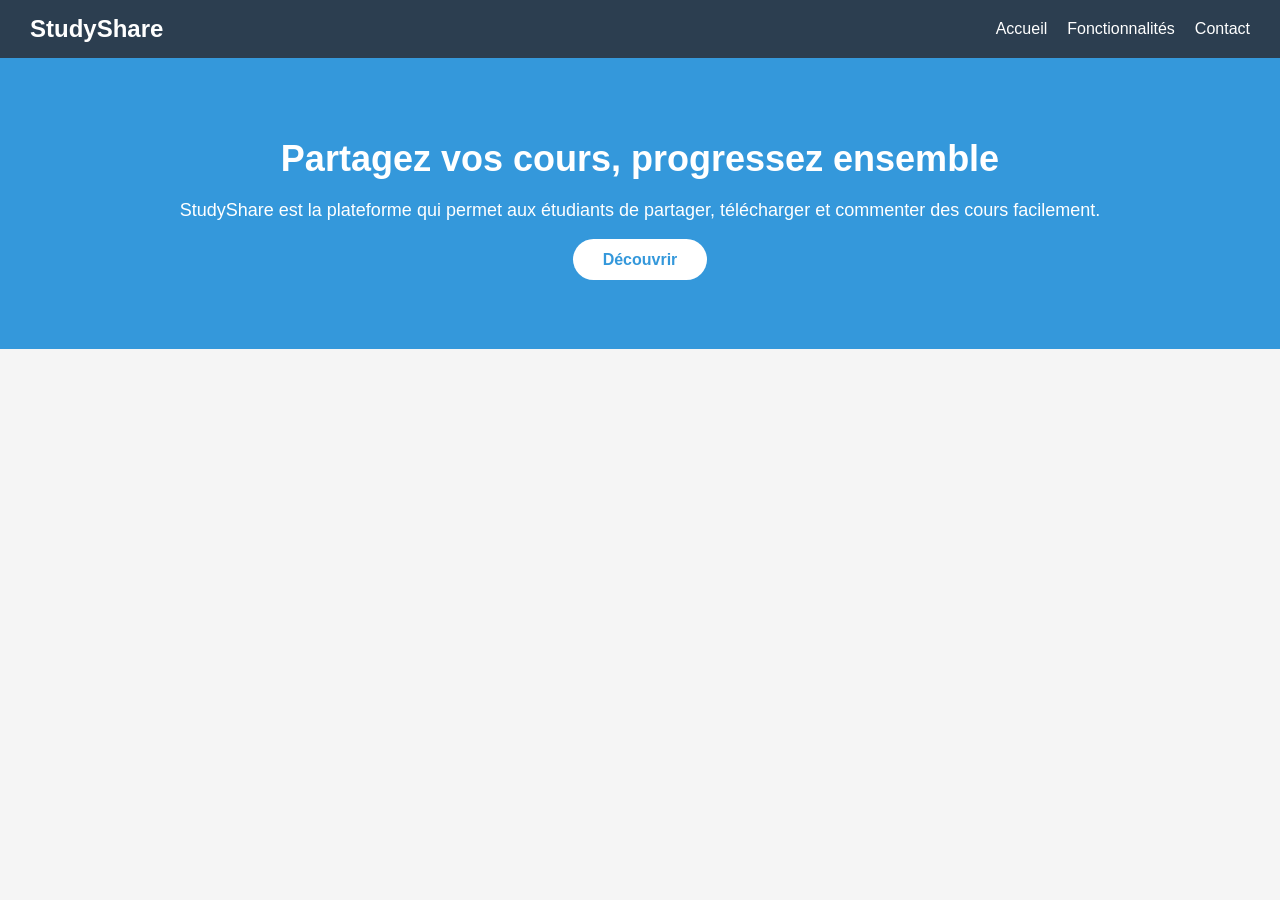
==== index.html @ 17c048de "Premier commit - Site StudyShare" ====
<!DOCTYPE html>
<html lang="fr">
<head>
    <meta charset="UTF-8">
    <meta name="viewport" content="width=device-width, initial-scale=1.0">
    <title>StudyShare</title>
    <link rel="stylesheet" href="css/style.css">
</head>
<body>

    <!-- MENU -->
    <nav>
        <h1>StudyShare</h1>
        <ul>
            <li><a href="index.html">Accueil</a></li>
            <li><a href="features.html">Fonctionnalités</a></li>
            <li><a href="contact.html">Contact</a></li>
        </ul>
    </nav>

    <!-- SECTION PRINCIPALE -->
    <section class="hero">
        <h2>Partagez vos cours, progressez ensemble</h2>
        <p>StudyShare est la plateforme qui permet aux étudiants de partager, télécharger et commenter des cours facilement.</p>
        <a href="features.html" class="bouton">Découvrir</a>
    </section>

</body>
</html>
---- css/style.css ----
* {
    margin: 0;
    padding: 0;
    box-sizing: border-box;
    font-family: Arial, sans-serif;
}

body {
    background-color: #f5f5f5;
    color: #333;
}

/* MENU */
nav {
    background-color: #2c3e50;
    padding: 15px 30px;
    display: flex;
    justify-content: space-between;
    align-items: center;
}

nav h1 {
    color: white;
    font-size: 24px;
}

nav ul {
    list-style: none;
    display: flex;
    gap: 20px;
}

nav ul li a {
    color: white;
    text-decoration: none;
    font-size: 16px;
}

nav ul li a:hover {
    color: #3498db;
}

/* HERO */
.hero {
    text-align: center;
    padding: 80px 20px;
    background-color: #3498db;
    color: white;
}

.hero h2 {
    font-size: 36px;
    margin-bottom: 20px;
}

.hero p {
    font-size: 18px;
    margin-bottom: 30px;
}

.bouton {
    background-color: white;
    color: #3498db;
    padding: 12px 30px;
    border-radius: 25px;
    text-decoration: none;
    font-weight: bold;
    font-size: 16px;
}

.bouton:hover {
    background-color: #2c3e50;
    color: white;
}

/* FEATURES */
.features {
    padding: 50px 30px;
    text-align: center;
}

.features h2 {
    font-size: 30px;
    margin-bottom: 40px;
    color: #2c3e50;
}

.carte {
    background-color: white;
    padding: 30px;
    margin: 20px auto;
    max-width: 500px;
    border-radius: 10px;
    box-shadow: 0 2px 10px rgba(0,0,0,0.1);
}

.carte h3 {
    font-size: 20px;
    margin-bottom: 10px;
    color: #3498db;
}

/* CONTACT */
.contact {
    padding: 50px 30px;
    text-align: center;
}

.contact h2 {
    font-size: 30px;
    margin-bottom: 40px;
    color: #2c3e50;
}

.formulaire {
    display: flex;
    flex-direction: column;
    max-width: 500px;
    margin: 0 auto;
    gap: 15px;
}

.formulaire input,
.formulaire textarea {
    padding: 12px;
    border: 1px solid #ddd;
    border-radius: 8px;
    font-size: 16px;
}

.formulaire textarea {
    height: 150px;
}

.formulaire button {
    background-color: #3498db;
    color: white;
    padding: 12px;
    border: none;
    border-radius: 8px;
    font-size: 16px;
    cursor: pointer;
}

.formulaire button:hover {
    background-color: #2c3e50;
}
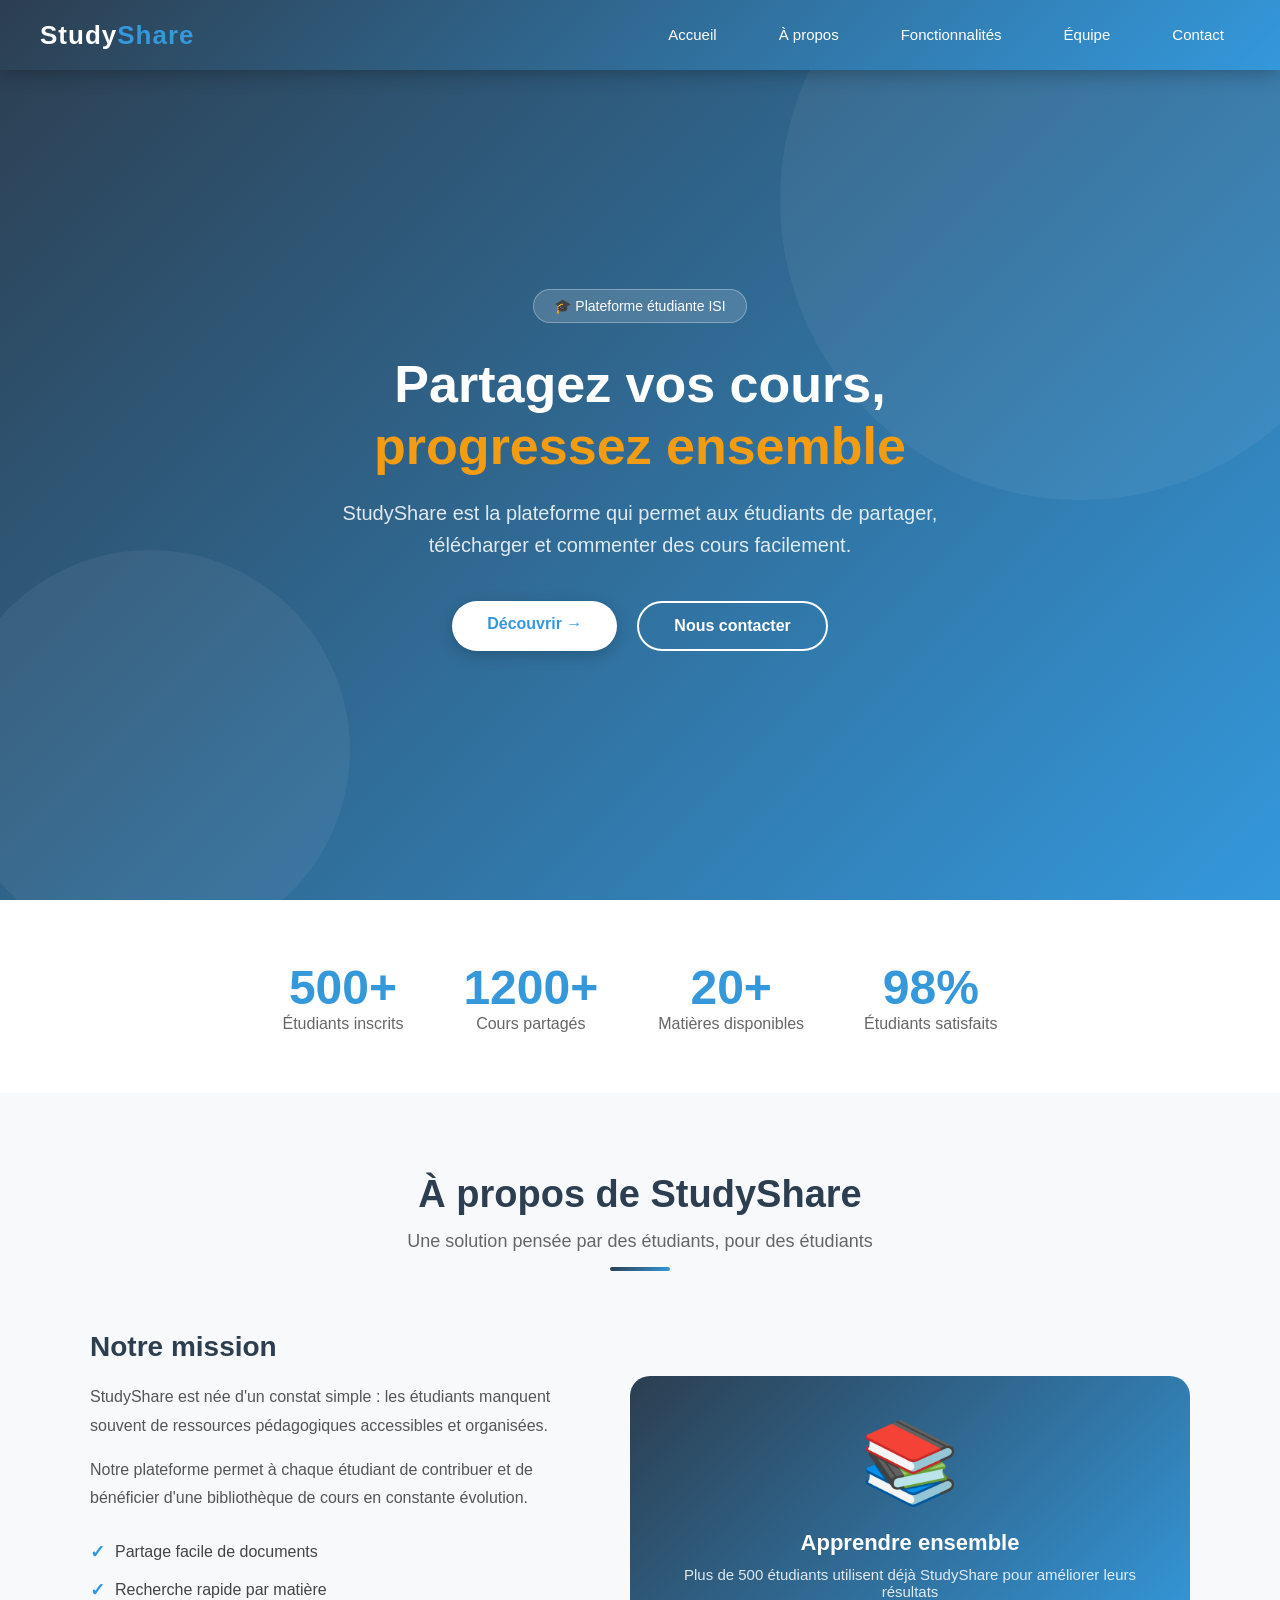
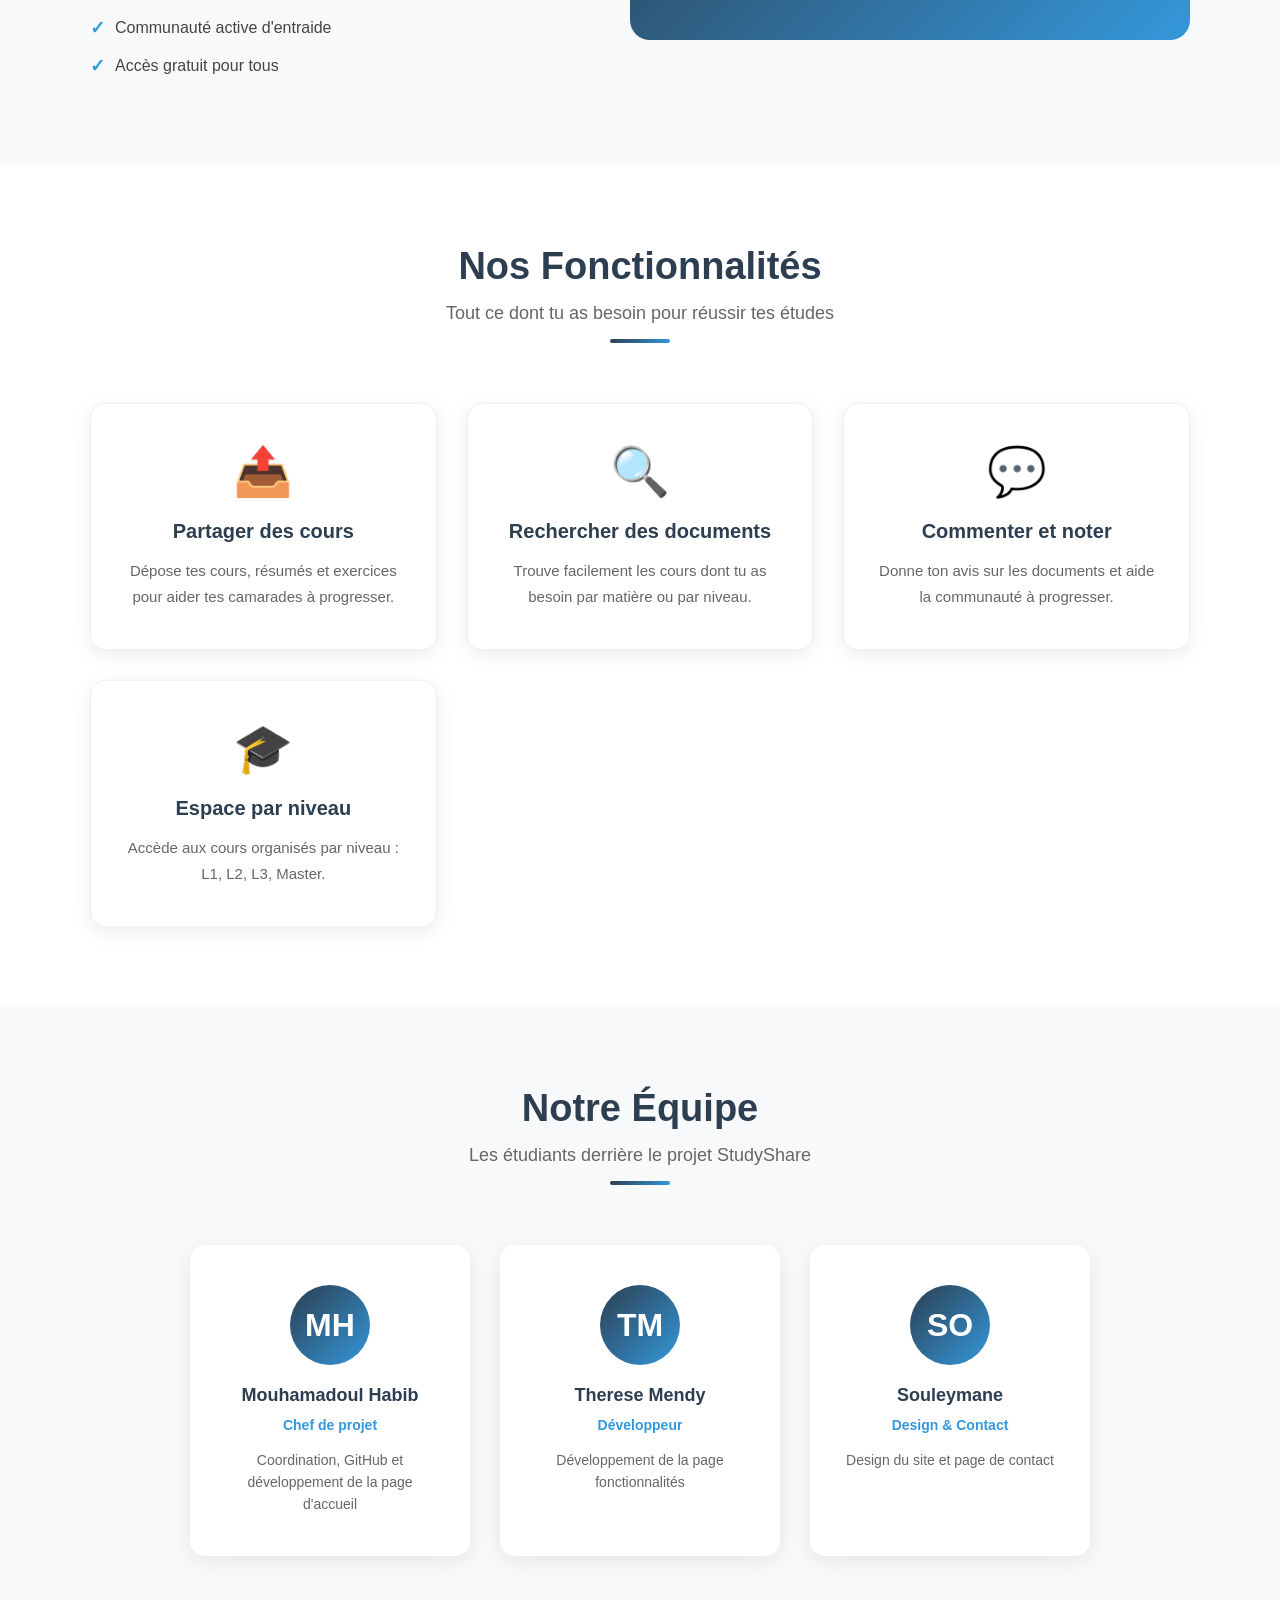
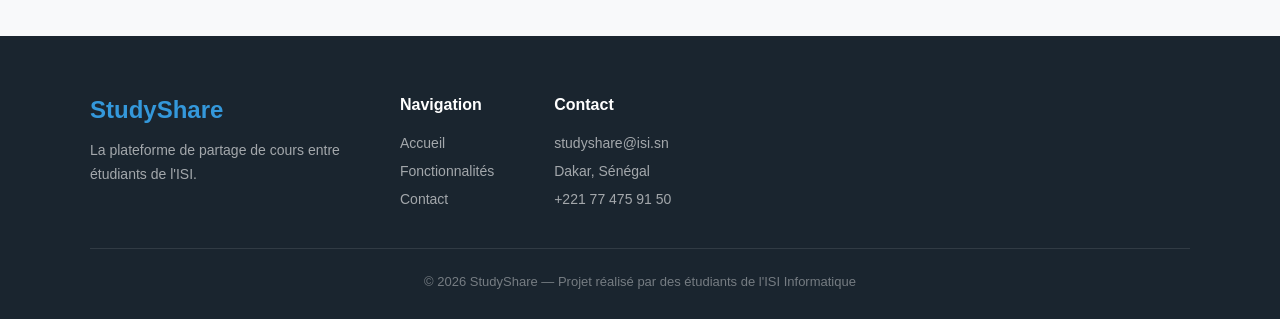
==== commit 939104db: "Ajout fichiers racine pour GitHub Pages" ====
--- a/index.html
+++ b/index.html
@@ -3,27 +3,184 @@
 <head>
     <meta charset="UTF-8">
     <meta name="viewport" content="width=device-width, initial-scale=1.0">
-    <title>StudyShare</title>
+    <title>StudyShare - Partagez vos cours</title>
     <link rel="stylesheet" href="css/style.css">
 </head>
 <body>
 
-    <!-- MENU -->
+    <!-- NAVBAR -->
     <nav>
-        <h1>StudyShare</h1>
+        <h1>Study<span>Share</span></h1>
         <ul>
             <li><a href="index.html">Accueil</a></li>
+            <li><a href="#apropos">À propos</a></li>
             <li><a href="features.html">Fonctionnalités</a></li>
+            <li><a href="#equipe">Équipe</a></li>
             <li><a href="contact.html">Contact</a></li>
         </ul>
     </nav>
 
-    <!-- SECTION PRINCIPALE -->
+    <!-- HERO -->
     <section class="hero">
-        <h2>Partagez vos cours, progressez ensemble</h2>
+        <div class="hero-badge">🎓 Plateforme étudiante ISI</div>
+        <h2>Partagez vos cours,<br><span>progressez ensemble</span></h2>
         <p>StudyShare est la plateforme qui permet aux étudiants de partager, télécharger et commenter des cours facilement.</p>
-        <a href="features.html" class="bouton">Découvrir</a>
+        <div class="hero-buttons">
+            <a href="features.html" class="bouton">Découvrir →</a>
+            <a href="contact.html" class="bouton-outline">Nous contacter</a>
+        </div>
     </section>
+
+    <!-- STATS -->
+    <div class="stats">
+        <div class="stat-item animate">
+            <span class="stat-number">500+</span>
+            <span class="stat-label">Étudiants inscrits</span>
+        </div>
+        <div class="stat-item animate">
+            <span class="stat-number">1200+</span>
+            <span class="stat-label">Cours partagés</span>
+        </div>
+        <div class="stat-item animate">
+            <span class="stat-number">20+</span>
+            <span class="stat-label">Matières disponibles</span>
+        </div>
+        <div class="stat-item animate">
+            <span class="stat-number">98%</span>
+            <span class="stat-label">Étudiants satisfaits</span>
+        </div>
+    </div>
+
+    <!-- À PROPOS -->
+    <section class="apropos" id="apropos">
+        <div class="section-title animate">
+            <h2>À propos de StudyShare</h2>
+            <p>Une solution pensée par des étudiants, pour des étudiants</p>
+            <div class="ligne"></div>
+        </div>
+        <div class="apropos-content">
+            <div class="apropos-text animate">
+                <h3>Notre mission</h3>
+                <p>StudyShare est née d'un constat simple : les étudiants manquent souvent de ressources pédagogiques accessibles et organisées.</p>
+                <p>Notre plateforme permet à chaque étudiant de contribuer et de bénéficier d'une bibliothèque de cours en constante évolution.</p>
+                <ul class="apropos-liste">
+                    <li>Partage facile de documents</li>
+                    <li>Recherche rapide par matière</li>
+                    <li>Communauté active d'entraide</li>
+                    <li>Accès gratuit pour tous</li>
+                </ul>
+            </div>
+            <div class="apropos-image animate">
+                <div class="big-icon">📚</div>
+                <h4>Apprendre ensemble</h4>
+                <p>Plus de 500 étudiants utilisent déjà StudyShare pour améliorer leurs résultats</p>
+            </div>
+        </div>
+    </section>
+
+    <!-- FONCTIONNALITÉS -->
+    <section class="features" id="features">
+        <div class="section-title animate">
+            <h2>Nos Fonctionnalités</h2>
+            <p>Tout ce dont tu as besoin pour réussir tes études</p>
+            <div class="ligne"></div>
+        </div>
+        <div class="features-grid">
+            <div class="carte animate">
+                <span class="icon">📤</span>
+                <h3>Partager des cours</h3>
+                <p>Dépose tes cours, résumés et exercices pour aider tes camarades à progresser.</p>
+            </div>
+            <div class="carte animate">
+                <span class="icon">🔍</span>
+                <h3>Rechercher des documents</h3>
+                <p>Trouve facilement les cours dont tu as besoin par matière ou par niveau.</p>
+            </div>
+            <div class="carte animate">
+                <span class="icon">💬</span>
+                <h3>Commenter et noter</h3>
+                <p>Donne ton avis sur les documents et aide la communauté à progresser.</p>
+            </div>
+            <div class="carte animate">
+                <span class="icon">🎓</span>
+                <h3>Espace par niveau</h3>
+                <p>Accède aux cours organisés par niveau : L1, L2, L3, Master.</p>
+            </div>
+        </div>
+    </section>
+
+    <!-- ÉQUIPE -->
+    <section class="equipe" id="equipe">
+        <div class="section-title animate">
+            <h2>Notre Équipe</h2>
+            <p>Les étudiants derrière le projet StudyShare</p>
+            <div class="ligne"></div>
+        </div>
+        <div class="equipe-grid">
+            <div class="membre-card animate">
+                <div class="membre-avatar">MH</div>
+                <h3>Mouhamadoul Habib</h3>
+                <p class="role">Chef de projet</p>
+                <p>Coordination, GitHub et développement de la page d'accueil</p>
+            </div>
+            <div class="membre-card animate">
+                <div class="membre-avatar">TM</div>
+                <h3>Therese Mendy</h3>
+                <p class="role">Développeur</p>
+                <p>Développement de la page fonctionnalités</p>
+            </div>
+            <div class="membre-card animate">
+                <div class="membre-avatar">SO</div>
+                <h3>Souleymane</h3>
+                <p class="role">Design & Contact</p>
+                <p>Design du site et page de contact</p>
+            </div>
+        </div>
+    </section>
+
+    <!-- FOOTER -->
+    <footer>
+        <div class="footer-content">
+            <div class="footer-brand">
+                <h3>StudyShare</h3>
+                <p>La plateforme de partage de cours entre étudiants de l'ISI.</p>
+            </div>
+            <div class="footer-links">
+                <h4>Navigation</h4>
+                <ul>
+                    <li><a href="index.html">Accueil</a></li>
+                    <li><a href="features.html">Fonctionnalités</a></li>
+                    <li><a href="contact.html">Contact</a></li>
+                </ul>
+            </div>
+            <div class="footer-links">
+                <h4>Contact</h4>
+                <ul>
+                    <li><a href="#">studyshare@isi.sn</a></li>
+                    <li><a href="#">Dakar, Sénégal</a></li>
+                    <li><a href="#">+221 77 475 91 50</a></li>
+                </ul>
+            </div>
+        </div>
+        <div class="footer-bottom">
+            <p>© 2026 StudyShare — Projet réalisé par des étudiants de l'ISI Informatique</p>
+        </div>
+    </footer>
+
+    <!-- ANIMATIONS JAVASCRIPT -->
+    <script>
+        const observer = new IntersectionObserver((entries) => {
+            entries.forEach(entry => {
+                if (entry.isIntersecting) {
+                    entry.target.classList.add('visible');
+                }
+            });
+        }, { threshold: 0.1 });
+
+        document.querySelectorAll('.animate').forEach(el => {
+            observer.observe(el);
+        });
+    </script>
 
 </body>
 </html>
--- a/css/style.css
+++ b/css/style.css
@@ -1,147 +1,643 @@
+/* ========== RESET & BASE ========== */
 * {
     margin: 0;
     padding: 0;
     box-sizing: border-box;
-    font-family: Arial, sans-serif;
+    font-family: 'Segoe UI', Tahoma, Geneva, Verdana, sans-serif;
+}
+
+:root {
+    --primary: #2C3E50;
+    --secondary: #3498DB;
+    --accent: #E74C3C;
+    --light: #ECF0F1;
+    --white: #FFFFFF;
+    --dark: #1A252F;
+    --gradient: linear-gradient(135deg, #2C3E50, #3498DB);
+}
+
+html {
+    scroll-behavior: smooth;
 }
 
 body {
-    background-color: #f5f5f5;
+    background-color: #f8f9fa;
     color: #333;
-}
-
-/* MENU */
+    overflow-x: hidden;
+}
+
+/* ========== NAVBAR ========== */
 nav {
-    background-color: #2c3e50;
-    padding: 15px 30px;
+    background: var(--gradient);
+    padding: 0 40px;
     display: flex;
     justify-content: space-between;
     align-items: center;
+    position: fixed;
+    top: 0;
+    width: 100%;
+    z-index: 1000;
+    height: 70px;
+    box-shadow: 0 2px 20px rgba(0,0,0,0.3);
 }
 
 nav h1 {
     color: white;
-    font-size: 24px;
+    font-size: 26px;
+    font-weight: 800;
+    letter-spacing: 1px;
+}
+
+nav h1 span {
+    color: #3498DB;
 }
 
 nav ul {
     list-style: none;
     display: flex;
+    gap: 30px;
+}
+
+nav ul li a {
+    color: white;
+    text-decoration: none;
+    font-size: 15px;
+    font-weight: 500;
+    padding: 8px 16px;
+    border-radius: 25px;
+    transition: all 0.3s ease;
+}
+
+nav ul li a:hover {
+    background-color: rgba(255,255,255,0.2);
+    transform: translateY(-2px);
+}
+
+/* ========== HERO ========== */
+.hero {
+    background: var(--gradient);
+    min-height: 100vh;
+    display: flex;
+    flex-direction: column;
+    justify-content: center;
+    align-items: center;
+    text-align: center;
+    padding: 100px 20px 60px;
+    position: relative;
+    overflow: hidden;
+}
+
+.hero::before {
+    content: '';
+    position: absolute;
+    width: 600px;
+    height: 600px;
+    background: rgba(255,255,255,0.05);
+    border-radius: 50%;
+    top: -100px;
+    right: -100px;
+}
+
+.hero::after {
+    content: '';
+    position: absolute;
+    width: 400px;
+    height: 400px;
+    background: rgba(255,255,255,0.05);
+    border-radius: 50%;
+    bottom: -50px;
+    left: -50px;
+}
+
+.hero-badge {
+    background: rgba(255,255,255,0.15);
+    color: white;
+    padding: 8px 20px;
+    border-radius: 25px;
+    font-size: 14px;
+    margin-bottom: 30px;
+    border: 1px solid rgba(255,255,255,0.3);
+    animation: fadeInDown 0.8s ease;
+}
+
+.hero h2 {
+    font-size: 52px;
+    color: white;
+    font-weight: 800;
+    margin-bottom: 20px;
+    line-height: 1.2;
+    animation: fadeInUp 0.8s ease 0.2s both;
+}
+
+.hero h2 span {
+    color: #F39C12;
+}
+
+.hero p {
+    font-size: 20px;
+    color: rgba(255,255,255,0.85);
+    max-width: 600px;
+    margin-bottom: 40px;
+    line-height: 1.6;
+    animation: fadeInUp 0.8s ease 0.4s both;
+}
+
+.hero-buttons {
+    display: flex;
     gap: 20px;
-}
-
-nav ul li a {
-    color: white;
-    text-decoration: none;
-    font-size: 16px;
-}
-
-nav ul li a:hover {
-    color: #3498db;
-}
-
-/* HERO */
-.hero {
-    text-align: center;
-    padding: 80px 20px;
-    background-color: #3498db;
-    color: white;
-}
-
-.hero h2 {
-    font-size: 36px;
-    margin-bottom: 20px;
-}
-
-.hero p {
-    font-size: 18px;
-    margin-bottom: 30px;
+    flex-wrap: wrap;
+    justify-content: center;
+    animation: fadeInUp 0.8s ease 0.6s both;
 }
 
 .bouton {
     background-color: white;
-    color: #3498db;
-    padding: 12px 30px;
-    border-radius: 25px;
+    color: var(--secondary);
+    padding: 14px 35px;
+    border-radius: 30px;
     text-decoration: none;
+    font-weight: 700;
+    font-size: 16px;
+    transition: all 0.3s ease;
+    box-shadow: 0 4px 15px rgba(0,0,0,0.2);
+}
+
+.bouton:hover {
+    background-color: #F39C12;
+    color: white;
+    transform: translateY(-3px);
+    box-shadow: 0 8px 25px rgba(0,0,0,0.3);
+}
+
+.bouton-outline {
+    background: transparent;
+    color: white;
+    padding: 14px 35px;
+    border-radius: 30px;
+    text-decoration: none;
+    font-weight: 700;
+    font-size: 16px;
+    border: 2px solid white;
+    transition: all 0.3s ease;
+}
+
+.bouton-outline:hover {
+    background: white;
+    color: var(--primary);
+    transform: translateY(-3px);
+}
+
+/* ========== STATS ========== */
+.stats {
+    background: white;
+    padding: 60px 40px;
+    display: flex;
+    justify-content: center;
+    gap: 60px;
+    flex-wrap: wrap;
+    box-shadow: 0 4px 20px rgba(0,0,0,0.08);
+}
+
+.stat-item {
+    text-align: center;
+    transition: transform 0.3s ease;
+}
+
+.stat-item:hover {
+    transform: translateY(-5px);
+}
+
+.stat-number {
+    font-size: 48px;
+    font-weight: 800;
+    color: var(--secondary);
+    display: block;
+}
+
+.stat-label {
+    font-size: 16px;
+    color: #666;
+    margin-top: 5px;
+}
+
+/* ========== SECTIONS ========== */
+section {
+    padding: 80px 40px;
+}
+
+.section-title {
+    text-align: center;
+    margin-bottom: 60px;
+}
+
+.section-title h2 {
+    font-size: 38px;
+    color: var(--primary);
+    font-weight: 800;
+    margin-bottom: 15px;
+}
+
+.section-title p {
+    font-size: 18px;
+    color: #666;
+    max-width: 600px;
+    margin: 0 auto;
+}
+
+.section-title .ligne {
+    width: 60px;
+    height: 4px;
+    background: var(--gradient);
+    margin: 15px auto 0;
+    border-radius: 2px;
+}
+
+/* ========== A PROPOS ========== */
+.apropos {
+    background: #f8f9fa;
+}
+
+.apropos-content {
+    display: flex;
+    gap: 60px;
+    align-items: center;
+    max-width: 1100px;
+    margin: 0 auto;
+    flex-wrap: wrap;
+}
+
+.apropos-text {
+    flex: 1;
+    min-width: 280px;
+}
+
+.apropos-text h3 {
+    font-size: 28px;
+    color: var(--primary);
+    margin-bottom: 20px;
+    font-weight: 700;
+}
+
+.apropos-text p {
+    font-size: 16px;
+    color: #555;
+    line-height: 1.8;
+    margin-bottom: 15px;
+}
+
+.apropos-liste {
+    list-style: none;
+    margin-top: 20px;
+}
+
+.apropos-liste li {
+    padding: 8px 0;
+    font-size: 16px;
+    color: #444;
+    display: flex;
+    align-items: center;
+    gap: 10px;
+}
+
+.apropos-liste li::before {
+    content: "✓";
+    color: var(--secondary);
     font-weight: bold;
-    font-size: 16px;
-}
-
-.bouton:hover {
-    background-color: #2c3e50;
-    color: white;
-}
-
-/* FEATURES */
+    font-size: 18px;
+}
+
+.apropos-image {
+    flex: 1;
+    min-width: 280px;
+    background: var(--gradient);
+    border-radius: 20px;
+    padding: 40px;
+    text-align: center;
+    color: white;
+}
+
+.apropos-image .big-icon {
+    font-size: 80px;
+    margin-bottom: 20px;
+}
+
+.apropos-image h4 {
+    font-size: 22px;
+    margin-bottom: 10px;
+}
+
+.apropos-image p {
+    font-size: 15px;
+    opacity: 0.85;
+}
+
+/* ========== FEATURES ========== */
 .features {
-    padding: 50px 30px;
+    background: white;
+}
+
+.features-grid {
+    display: grid;
+    grid-template-columns: repeat(auto-fit, minmax(280px, 1fr));
+    gap: 30px;
+    max-width: 1100px;
+    margin: 0 auto;
+}
+
+.carte {
+    background: white;
+    padding: 40px 30px;
+    border-radius: 15px;
+    box-shadow: 0 5px 20px rgba(0,0,0,0.08);
+    transition: all 0.3s ease;
+    border: 1px solid #f0f0f0;
     text-align: center;
 }
 
-.features h2 {
-    font-size: 30px;
-    margin-bottom: 40px;
-    color: #2c3e50;
-}
-
-.carte {
-    background-color: white;
-    padding: 30px;
-    margin: 20px auto;
-    max-width: 500px;
-    border-radius: 10px;
-    box-shadow: 0 2px 10px rgba(0,0,0,0.1);
+.carte:hover {
+    transform: translateY(-10px);
+    box-shadow: 0 15px 40px rgba(52,152,219,0.2);
+    border-color: var(--secondary);
+}
+
+.carte .icon {
+    font-size: 48px;
+    margin-bottom: 20px;
+    display: block;
 }
 
 .carte h3 {
     font-size: 20px;
-    margin-bottom: 10px;
-    color: #3498db;
-}
-
-/* CONTACT */
+    color: var(--primary);
+    margin-bottom: 15px;
+    font-weight: 700;
+}
+
+.carte p {
+    font-size: 15px;
+    color: #666;
+    line-height: 1.7;
+}
+
+/* ========== EQUIPE ========== */
+.equipe {
+    background: #f8f9fa;
+}
+
+.equipe-grid {
+    display: flex;
+    gap: 30px;
+    justify-content: center;
+    flex-wrap: wrap;
+    max-width: 1100px;
+    margin: 0 auto;
+}
+
+.membre-card {
+    background: white;
+    border-radius: 15px;
+    padding: 40px 30px;
+    text-align: center;
+    box-shadow: 0 5px 20px rgba(0,0,0,0.08);
+    transition: all 0.3s ease;
+    width: 280px;
+}
+
+.membre-card:hover {
+    transform: translateY(-10px);
+    box-shadow: 0 15px 40px rgba(52,152,219,0.2);
+}
+
+.membre-avatar {
+    width: 80px;
+    height: 80px;
+    border-radius: 50%;
+    background: var(--gradient);
+    display: flex;
+    align-items: center;
+    justify-content: center;
+    font-size: 32px;
+    margin: 0 auto 20px;
+    color: white;
+    font-weight: bold;
+}
+
+.membre-card h3 {
+    font-size: 18px;
+    color: var(--primary);
+    font-weight: 700;
+    margin-bottom: 8px;
+}
+
+.membre-card .role {
+    font-size: 14px;
+    color: var(--secondary);
+    font-weight: 600;
+    margin-bottom: 12px;
+}
+
+.membre-card p {
+    font-size: 14px;
+    color: #666;
+    line-height: 1.6;
+}
+
+/* ========== CONTACT ========== */
 .contact {
-    padding: 50px 30px;
-    text-align: center;
-}
-
-.contact h2 {
-    font-size: 30px;
-    margin-bottom: 40px;
-    color: #2c3e50;
+    background: white;
+}
+
+.contact-wrapper {
+    display: flex;
+    gap: 60px;
+    max-width: 1100px;
+    margin: 0 auto;
+    flex-wrap: wrap;
+}
+
+.contact-info {
+    flex: 1;
+    min-width: 280px;
+}
+
+.contact-info h3 {
+    font-size: 24px;
+    color: var(--primary);
+    margin-bottom: 20px;
+    font-weight: 700;
+}
+
+.contact-info p {
+    font-size: 16px;
+    color: #555;
+    line-height: 1.8;
+    margin-bottom: 30px;
+}
+
+.info-item {
+    display: flex;
+    align-items: center;
+    gap: 15px;
+    margin-bottom: 20px;
+    padding: 15px;
+    background: #f8f9fa;
+    border-radius: 10px;
+    transition: all 0.3s ease;
+}
+
+.info-item:hover {
+    background: #EBF5FB;
+    transform: translateX(5px);
+}
+
+.info-icon {
+    font-size: 24px;
+}
+
+.info-item p {
+    margin: 0;
+    font-size: 15px;
+    color: #444;
 }
 
 .formulaire {
+    flex: 1;
+    min-width: 280px;
     display: flex;
     flex-direction: column;
-    max-width: 500px;
-    margin: 0 auto;
-    gap: 15px;
+    gap: 20px;
 }
 
 .formulaire input,
 .formulaire textarea {
-    padding: 12px;
-    border: 1px solid #ddd;
-    border-radius: 8px;
-    font-size: 16px;
+    padding: 15px 20px;
+    border: 2px solid #e0e0e0;
+    border-radius: 10px;
+    font-size: 15px;
+    transition: all 0.3s ease;
+    outline: none;
+    font-family: inherit;
+}
+
+.formulaire input:focus,
+.formulaire textarea:focus {
+    border-color: var(--secondary);
+    box-shadow: 0 0 0 3px rgba(52,152,219,0.1);
 }
 
 .formulaire textarea {
     height: 150px;
+    resize: vertical;
 }
 
 .formulaire button {
-    background-color: #3498db;
-    color: white;
-    padding: 12px;
+    background: var(--gradient);
+    color: white;
+    padding: 15px;
     border: none;
-    border-radius: 8px;
-    font-size: 16px;
+    border-radius: 10px;
+    font-size: 16px;
+    font-weight: 700;
     cursor: pointer;
+    transition: all 0.3s ease;
+    letter-spacing: 0.5px;
 }
 
 .formulaire button:hover {
-    background-color: #2c3e50;
+    transform: translateY(-3px);
+    box-shadow: 0 8px 25px rgba(52,152,219,0.4);
+}
+
+/* ========== FOOTER ========== */
+footer {
+    background: var(--dark);
+    color: white;
+    padding: 60px 40px 30px;
+}
+
+.footer-content {
+    display: flex;
+    gap: 60px;
+    flex-wrap: wrap;
+    max-width: 1100px;
+    margin: 0 auto 40px;
+}
+
+.footer-brand h3 {
+    font-size: 24px;
+    font-weight: 800;
+    margin-bottom: 15px;
+    color: var(--secondary);
+}
+
+.footer-brand p {
+    font-size: 14px;
+    color: rgba(255,255,255,0.6);
+    line-height: 1.7;
+    max-width: 250px;
+}
+
+.footer-links h4 {
+    font-size: 16px;
+    font-weight: 700;
+    margin-bottom: 20px;
+    color: white;
+}
+
+.footer-links ul {
+    list-style: none;
+    display: flex;
+    flex-direction: column;
+    gap: 10px;
+}
+
+.footer-links ul li a {
+    color: rgba(255,255,255,0.6);
+    text-decoration: none;
+    font-size: 14px;
+    transition: color 0.3s ease;
+}
+
+.footer-links ul li a:hover {
+    color: var(--secondary);
+}
+
+.footer-bottom {
+    border-top: 1px solid rgba(255,255,255,0.1);
+    padding-top: 25px;
+    text-align: center;
+    color: rgba(255,255,255,0.4);
+    font-size: 13px;
+    max-width: 1100px;
+    margin: 0 auto;
+}
+
+/* ========== ANIMATIONS ========== */
+@keyframes fadeInDown {
+    from { opacity: 0; transform: translateY(-20px); }
+    to { opacity: 1; transform: translateY(0); }
+}
+
+@keyframes fadeInUp {
+    from { opacity: 0; transform: translateY(30px); }
+    to { opacity: 1; transform: translateY(0); }
+}
+
+.animate {
+    opacity: 0;
+    transform: translateY(30px);
+    transition: all 0.6s ease;
+}
+
+.animate.visible {
+    opacity: 1;
+    transform: translateY(0);
+}
+
+/* ========== INFO CONTACT ========== */
+.info-contact {
+    margin-top: 30px;
+    font-size: 18px;
+    color: #2c3e50;
+    line-height: 2;
 }
